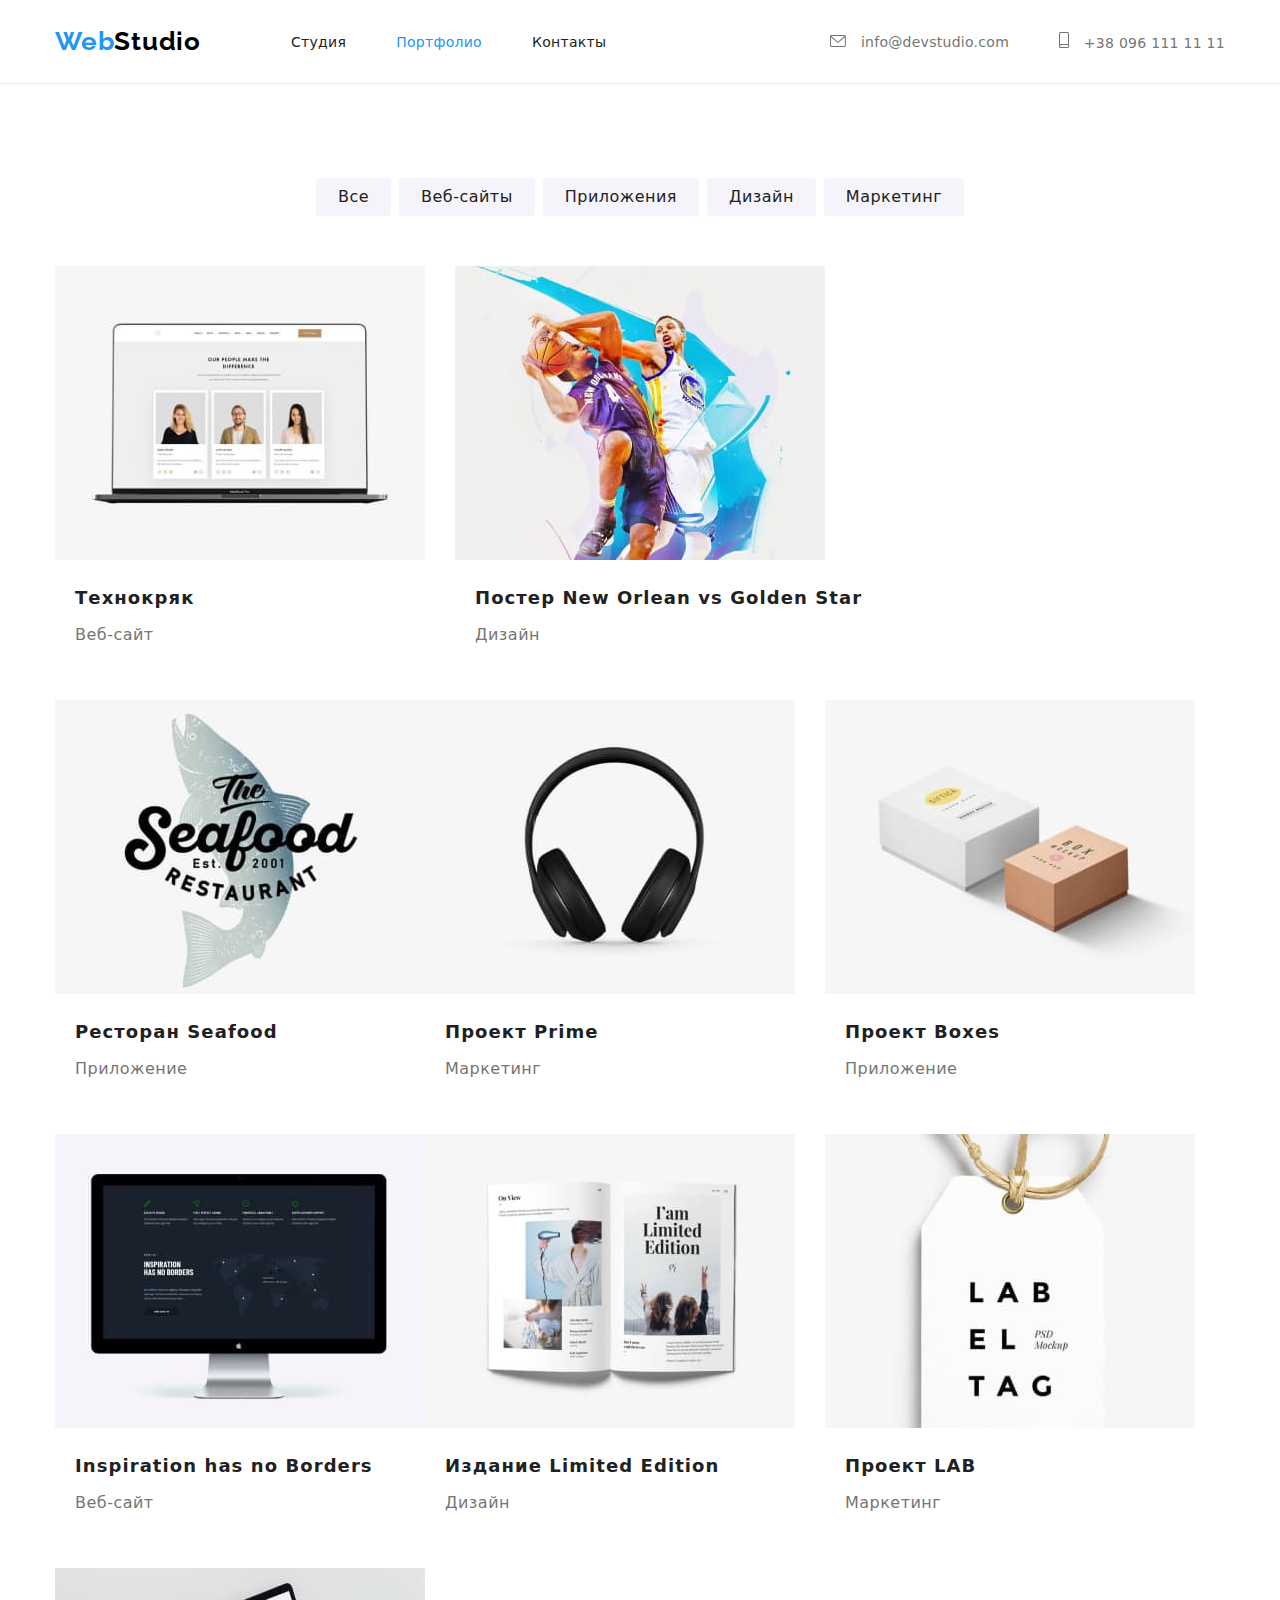
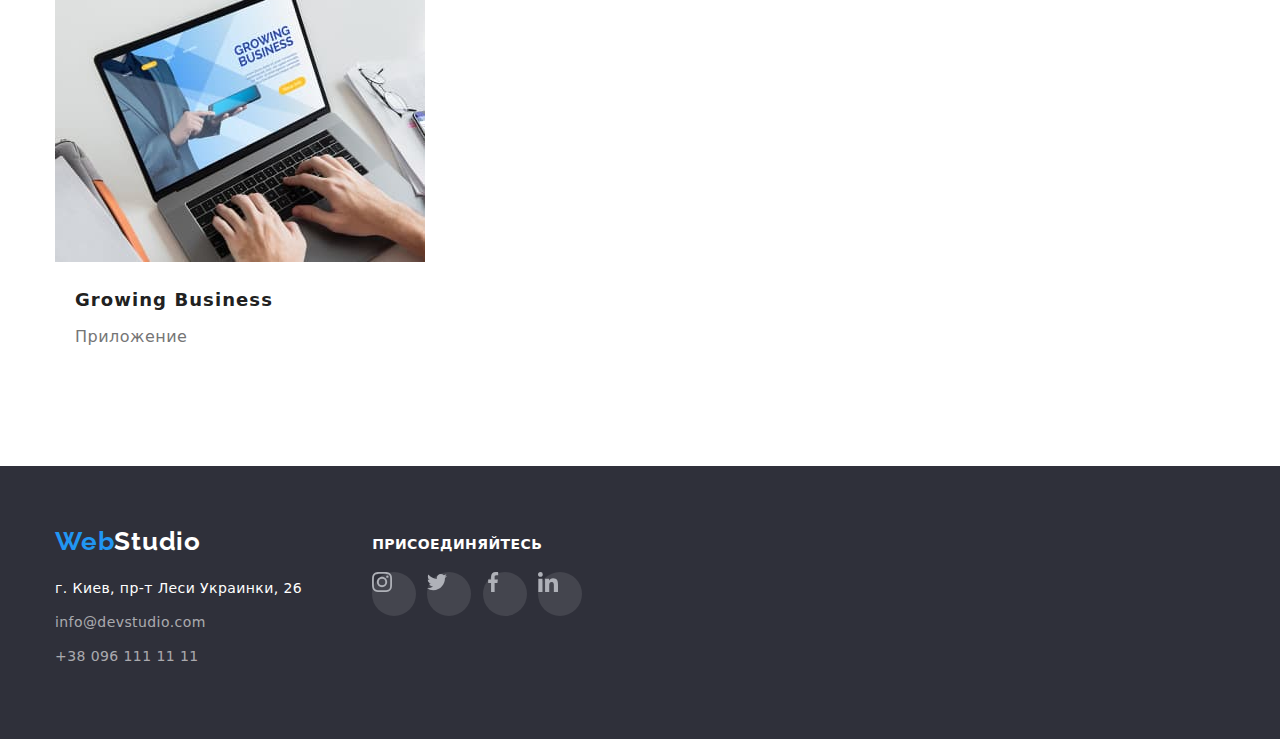
==== portfolio.html @ e41fcd4e "kopi" ====
<!DOCTYPE html>
<html lang="ru">
  <head>
    <meta charset="UTF-8" />
    <meta name="viewport" content="width=device-width, initial-scale=1.0" />
    <title>Portfolio</title>
    <link
      href="https://fonts.googleapis.com/css2?family=Raleway:wght@700&family=Roboto:wght@400;500;700&display=swap"
      rel="stylesheet"
    />
    <link rel="stylesheet" href="./css/portfolio.css" />
    <link
      rel="stylesheet"
      href="https://cdnjs.cloudflare.com/ajax/libs/modern-normalize/1.0.0/modern-normalize.css"
    />
  </head>

  <body>
    <!--header-->
    <header class="header">
      <div class="container">
        <nav class="navigation">
          <a
            class="logo link"
            href="./index.html"
            aria-label="логотип веб студии"
            ><span class="logo-accent">Web</span>Studio</a
          >

          <ul class="navigation-list list">
            <li class="navigation-list-item">
              <a class="navigation-list-link link" href="./index.html"
                >Студия</a
              >
            </li>
            <li class="navigation-list-item">
              <a
                class="navigation-list-link current link"
                href="./portfolio.html"
                >Портфолио</a
              >
            </li>
            <li class="navigation-list-item">
              <a class="navigation-list-link link" href="">Контакты</a>
            </li>
          </ul>
        </nav>

        <ul class="address list">
          <li class="address-mail-item">
            <a class="address-mail-link link" href="mailto:info@devstudio.com"
              >
              <svg class="icon-mail" width="16px" height="12px">
                <use href="./image/icon/sprite.svg#icon-envelope"></use>
              </svg>
              info@devstudio.com</a
            >
          </li>
          <li class="address-tel-item">
            <a class="address-tel-link link" href="tel:+380961111111"
              >
              <svg class="icon-tel" width="10px" height="16px">
                <use href="./image/icon/sprite.svg#icon-smartphone"></use>
              </svg>
              +38 096 111 11 11</a
            >
          </li>
        </ul>
      </div>
    </header>

    <main class="container main">
      <!--Our projects-->
      <section class="our-projects">
        <ul class="our-projects-list list">
          <li class="our-projects-item">
            <button class="modal-btn" type="button">Все</button>
          </li>
          <li class="our-projects-item">
            <button class="modal-btn" type="button">Веб-сайты</button>
          </li>
          <li class="our-projects-item">
            <button class="modal-btn" type="button">Приложения</button>
          </li>
          <li class="our-projects-item">
            <button class="modal-btn" type="button">Дизайн</button>
          </li>
          <li class="our-projects-item">
            <button class="modal-btn" type="button">Маркетинг</button>
          </li>
        </ul>

        <!--all projects-->
        <ul class="projects-list list">
          <li class="projects-list-item">
            <a class="projects-list-link link" href="">
              <img
                class="projects-img"
                src="./image/all-products/all-products1.jpg"
                alt="на экране ноутбук фото людей"
                width="370"
                height="294"
              />
              <div class="projects-deskription">
                <h2 class="projects-title">Технокряк</h2>
                <p class="description">Веб-сайт</p>
              </div>
            </a>
          </li>

          <li class="projects-list-item">
            <a class="projects-list-link link" href="">
              <img
                class="projects-img"
                src="./image/all-products/all-products2.jpg"
                alt="два баскетболиста с мячем"
                width="370"
                height="294"
              />
              <div class="projects-deskription">
                <h2 class="projects-title" lang="en">
                  Постер New Orlean vs Golden Star
                </h2>
                <p class="description">Дизайн</p>
              </div>
            </a>
          </li>

          <li class="projects-list-item">
            <a class="projects-list-link link" href="">
              <img
                class="projects-img"
                src="./image/all-products/all-products3.jpg"
                alt="эмблема ресторана в виде рыбы"
                width="370"
                height="294"
              />
              <div class="projects-deskription">
                <h2 class="projects-title" lang="en">Ресторан Seafood</h2>
                <p class="description">Приложение</p>
              </div>
            </a>
          </li>

          <li class="projects-list-item">
            <a class="projects-list-link link" href="">
              <img
                class="projects-img"
                src="./image/all-products/all-products4.jpg"
                alt="наушники"
                width="370"
                height="294"
              />
              <div class="projects-deskription">
                <h2 class="projects-title" lang="en">Проект Prime</h2>
                <p class="description">Маркетинг</p>
              </div>
            </a>
          </li>

          <li class="projects-list-item">
            <a class="projects-list-link link" href="">
              <img
                class="projects-img"
                src="./image/all-products/all-products5.jpg"
                alt="две коробки розовая и белая"
                width="370"
                height="294"
              />
              <div class="projects-deskription">
                <h2 class="projects-title" lang="en">Проект Boxes</h2>
                <p class="description">Приложение</p>
              </div>
            </a>
          </li>

          <li class="projects-list-item">
            <a class="projects-list-link link" href="">
              <img
                class="projects-img"
                src="./image/all-products/all-products6.jpg"
                alt="экран компьютера"
                width="370"
                height="294"
              />
              <div class="projects-deskription">
                <h2 class="projects-title" lang="en">
                  Inspiration has no Borders
                </h2>
                <p class="description">Веб-сайт</p>
              </div>
            </a>
          </li>

          <li class="projects-list-item">
            <a class="projects-list-link link" href="">
              <img
                class="projects-img"
                src="./image/all-products/all-products7.jpg"
                alt="глянцевый журнал"
                width="370"
                height="294"
              />
              <div class="projects-deskription">
                <h2 class="projects-title" lang="en">
                  Издание Limited Edition
                </h2>
                <p class="description">Дизайн</p>
              </div>
            </a>
          </li>

          <li class="projects-list-item">
            <a class="projects-list-link link" href="">
              <img
                class="projects-img"
                src="./image/all-products/all-products8.jpg"
                alt="эмблема в виде этиектки"
                width="370"
                height="294"
              />
              <div class="projects-deskription">
                <h2 class="projects-title" lang="en">Проект LAB</h2>
                <p class="description">Маркетинг</p>
              </div>
            </a>
          </li>

          <li class="projects-list-item">
            <a class="projects-list-link link" href="">
              <img
                class="projects-img"
                src="./image/all-products/all-products9.jpg"
                alt="человек ратотающий за ноутбуком"
                width="370"
                height="294"
              />
              <div class="projects-deskription">
                <h2 class="projects-title" lang="en">Growing Business</h2>
                <p class="description">Приложение</p>
              </div>
            </a>
          </li>
        </ul>
      </section>
    </main>

    <footer class="footer">
      <div class="container">
        <div class="footer-contact">
         <a
          class="footer-logo link"
          href="./index.html"
          aria-label="логотип веб студии"
        >
          <span class="logo-accent">Web</span>Studio</a
        >

        <address class="contact link">
          <a
            class="contact-location link"
            href="https://goo.gl/maps/rzDHPg4yRLRTKpAv9"
            target="_blank"
            >г. Киев, пр-т Леси Украинки, 26</a
          >
          <a class="contact-link link" href="mailto:info@devstudio.com"
            >info@devstudio.com</a
          >
          <a class="contact-link link" href="tel:+380961111111"
            >+38 096 111 11 11</a
          >
        </address> 
        </div>

        <div class="social-footer">
          <h2 class="social-footer-title">присоединяйтесь</h2>
          <ul class="social-list list">
            <li class="social-list_item">
              <a href="#" class="social-list_item-link social-list_item-link_instagram">
                <svg>
                  <use href="./image/icon/sprite.svg#icon-instagram"></use>
                </svg>
              </a>
            </li>
            <li class="social-list_item">
              <a href="#" class="social-list_item-link social-list_item-link_twitter">
                <svg>
                  <use href="./image/icon/sprite.svg#icon-twitter"></use>
                </svg>
              </a>
            </li>
            <li class="social-list_item">
              <a href="#" class="social-list_item-link social-list_item-link_facebook">
                <svg>
                  <use href="./image/icon/sprite.svg#icon-facebook"></use>
                </svg>
              </a>
            </li>
            <li class="social-list_item">
              <a href="#" class="social-list_item-link social-list_item-link_linkedin">
                <svg>
                  <use href="./image/icon/sprite.svg#icon-linkedin"></use>
                </svg>
              </a>
            </li>
          </ul>
        </div>

      </div>
    </footer>
  </body>
</html>
---- css/portfolio.css ----
:root {
  --main-font: "Roboto", sans-serif;
  --secondary-font: "Raleway", sans-serif;
  --logo-color: #000000;
  --accent-color: #2196f3;
  --secondary-color: #ffffff;
  --title-color: #212121;
  --description-color: #757575;
  --btn-background: #f5f4fa;
  --background-secondary: #2f303a;
  --contact-color: rgba(255, 255, 255, 0.6);
}

*,
*::before,
*::after {
  margin: 0;
  padding: 0;
}

body {
  font-family: var(--main-font);
}

.list {
  list-style: none;
}

.link {
  text-decoration: none;
}

.address {
  font-style: normal;
}

img {
  display: block;
}

.container {
  width: 1200px;
  margin: 0 auto;
  padding: 0 15px;
}

/*===========COMPONENTS===========*/
.logo-accent {
  color: var(--accent-color);
}
/*===========END COMPONENTS===========*/

/*===========HEADER===========*/
.header {
  border-bottom: 1px solid #ececec;
}
.header .container {
  display: flex;
  align-items: center;
}

.navigation {
  display: flex;
  align-items: center;
}

.navigation-list {
  display: flex;
  align-items: center;
}

.address {
  display: flex;
  align-items: center;
}

.navigation-list-item:not(:last-child) {
  margin-right: 50px;
}

.header .address {
  margin-left: auto;
}

.header .address-mail-item {
  margin-right: 50px;
}

.logo {
  margin-right: 90px;
  display: block;
  padding-top: 24px;
  padding-bottom: 25px;

  font-family: var(--secondary-font);
  font-weight: 700;
  font-size: 26px;
  line-height: 1.192;
  letter-spacing: 0.03em;
  color: var(--logo-color);
}

.navigation-list-link {
  display: block;
  padding-top: 32px;
  padding-bottom: 32px;

  font-weight: 500;
  font-size: 14px;
  line-height: 1.143;
  letter-spacing: 0.02em;
  color: var(--title-color);
}

.navigation-list .navigation-list-link.current {
  color: var(--accent-color);
}

.navigation-list-link:hover,
.navigation-list-link:focus,
.address-mail-link:hover,
.address-mail-link:focus,
.address-tel-link:hover,
.address-tel-link:focus {
  color: var(--accent-color);
}

.address-mail-link,
.address-tel-link {
  display: block;
  padding-top: 32px;
  padding-bottom: 32px;

  font-weight: 500;
  font-size: 14px;
  line-height: 1.143;
  letter-spacing: 0.02em;
  color: var(--description-color);
}

.icon-mail,
.icon-tel {
  margin-right: 10px;
}

.address-mail-link:hover svg {
  fill: var(--accent-color);
}
/*===========END HEADER===========*/

/*===========BUTTON===========*/
.our-projects {
  padding-top: 94px;
  padding-bottom: 94px;
}

.our-projects-list {
  display: flex;
  justify-content: center;
  margin: 0 auto;
  margin-bottom: 50px;
}

.our-projects-item:not(:last-child) {
  margin-right: 8px;
}

.our-projects-list .modal-btn.current {
  color: var(--secondary-color);
  background-color: var(--accent-color);
}

.modal-btn {
  padding: 6px 22px;

  font-weight: 500;
  font-size: 16px;
  line-height: 1.625;
  color: var(--title-color);
  background: var(--btn-background);
  text-align: center;
  letter-spacing: 0.03em;
  border-radius: 4px;
  border: inherit;
}

.modal-btn:hover,
.modal-btn:focus {
  color: var(--secondary-color);
  background-color: var(--accent-color);
}
/*===========END BUTTON===========*/

/*===========ALL PROJECTS===========*/
.projects-deskription {
  padding: 20px;
}

.projects-list {
  display: flex;
  flex-wrap: wrap;
}

.projects-list-link {
  width: 370px;
}

.projects-list-item {
  margin-right: 30px;
  margin-bottom: 30px;
}

.projects-list-item:nth-child(3n) {
  margin-right: 0;
}

.projects-list-item:nth-last-child(-n + 3) {
  margin-bottom: 0;
}

.projects-list-item .projects-title {
  margin-bottom: 4px;
}

.projects-title {
  font-weight: 700;
  font-size: 18px;
  line-height: 2;
  letter-spacing: 0.06em;
  color: var(--title-color);
}

.description {
  font-weight: 400;
  font-size: 16px;
  line-height: 1.875;
  letter-spacing: 0.03em;
  color: var(--description-color);
}
/*===========END ALL PROJECTS===========*/

/*===========FOOTER===========*/
.contact {
  font-style: normal;
}

.footer {
  background-color: var(--background-secondary);
}

.footer-contact {
  padding-top: 60px;
  padding-bottom: 60px;
}

.contact-link:hover,
.contact-link:focus,
.contact-location:hover,
.contact-location:focus {
  color: var(--accent-color);
}

.footer-logo {
  display: block;
  margin-bottom: 20px;

  font-family: var(--secondary-font);
  font-weight: 700;
  font-size: 26px;
  line-height: 1.192;
  letter-spacing: 0.03em;
  color: var(--secondary-color);
}

.contact:not(:last-child) {
  margin-bottom: 10px;
}

.contact-location {
  display: block;
  margin-bottom: 10px;

  font-weight: 400;
  font-size: 14px;
  line-height: 1.714;
  letter-spacing: 0.03em;
  color: var(--secondary-color);
}

.contact-link.tel {
  display: block;
  margin-bottom: 0;
}

.contact-link {
  display: block;
  margin-bottom: 10px;

  font-weight: 400;
  font-size: 14px;
  line-height: 1.714;
  letter-spacing: 0.03em;
  color: var(--contact-color);
}

.footer .container {
  display: flex;
}

/* ====================== */
.social-footer {
  padding: 70px 0 100px 70px;
  width: 200px;
}

.social-footer-title {
  font-weight: 700;
  font-size: 14px;
  line-height: 1.143;
  letter-spacing: 0.03em;
  text-transform: uppercase;
  color: var(--secondary-color);

  margin-bottom: 20px;
}

/*====sprite social list====*/
.social-list {
  display: flex;
  justify-content: space-between;
  width: 210px;
  margin: 0 auto;
}

.social-list_item .social-list_item-link {
  display: block;
  width: 44px;
  height: 44px;
  border-radius: 50%;
  background: rgba(255, 255, 255, 0.1);
  background-size: contain;
  background-repeat: no-repeat;
  background-position: center;
}

.social-list_item:not(:last-child) {
  margin-right: 10px;
}

.social-list_item-link svg {
  fill: #ffffff;
  width: 20px;
  height: 20px;
}

.team-social-list_item-link:hover {
  fill: var(--accent-color);
}
/*===========END FOOTER===========*/
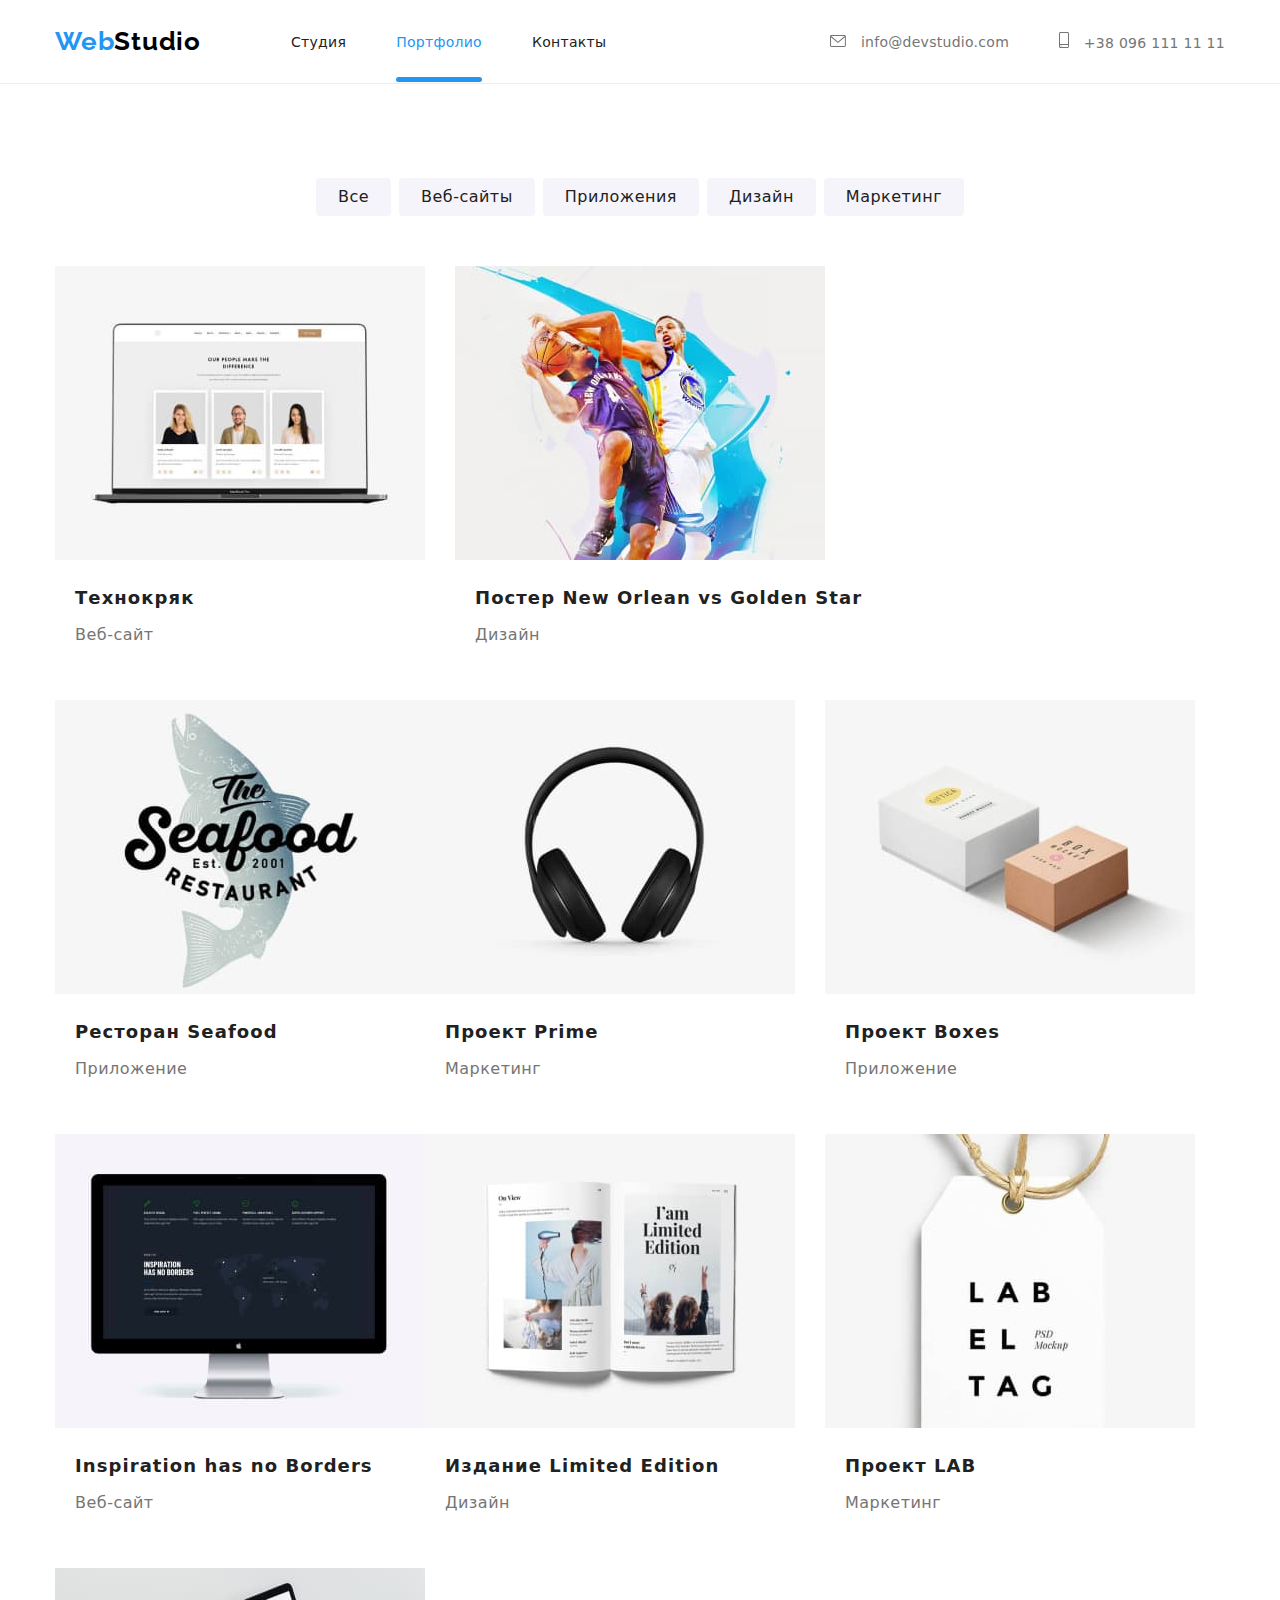
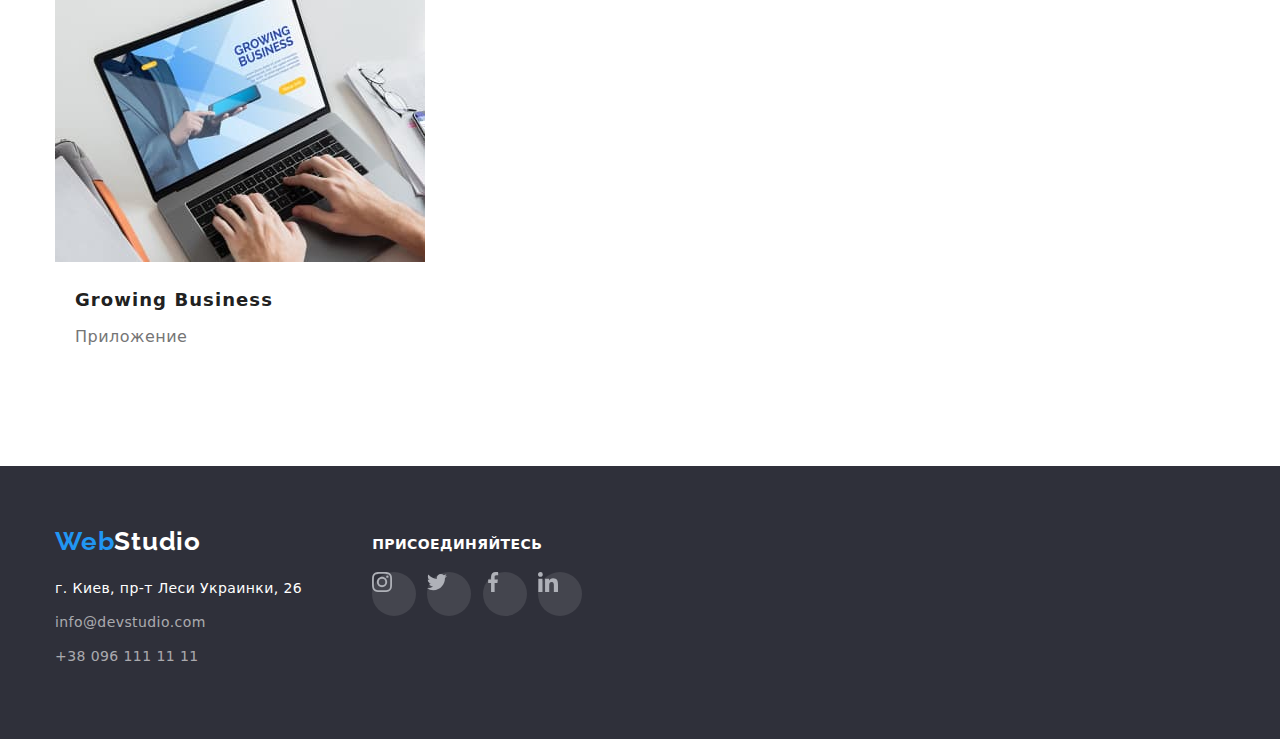
==== commit 869a1265: "dz5 11-10-20" ====
--- a/portfolio.html
+++ b/portfolio.html
@@ -101,6 +101,10 @@
                 width="370"
                 height="294"
               />
+              <div class="prodjects-overlay">
+                <p class="projects-overlay-title">Технокряк это современная площадка распространения коронавируса. Компании используют эту платформу для цифрового
+                шпионажа и атак на защищённые сервера конкурентов.</p>
+              </div>
               <div class="projects-deskription">
                 <h2 class="projects-title">Технокряк</h2>
                 <p class="description">Веб-сайт</p>
@@ -117,6 +121,11 @@
                 width="370"
                 height="294"
               />
+              <div class="prodjects-overlay">
+                <p class="projects-overlay-title">Технокряк это современная площадка распространения коронавируса. Компании используют
+                  эту платформу для цифрового
+                  шпионажа и атак на защищённые сервера конкурентов.</p>
+              </div>
               <div class="projects-deskription">
                 <h2 class="projects-title" lang="en">
                   Постер New Orlean vs Golden Star
@@ -135,6 +144,11 @@
                 width="370"
                 height="294"
               />
+              <div class="prodjects-overlay">
+                <p class="projects-overlay-title">Технокряк это современная площадка распространения коронавируса. Компании используют
+                  эту платформу для цифрового
+                  шпионажа и атак на защищённые сервера конкурентов.</p>
+              </div>
               <div class="projects-deskription">
                 <h2 class="projects-title" lang="en">Ресторан Seafood</h2>
                 <p class="description">Приложение</p>
@@ -151,6 +165,11 @@
                 width="370"
                 height="294"
               />
+              <div class="prodjects-overlay">
+                <p class="projects-overlay-title">Технокряк это современная площадка распространения коронавируса. Компании используют
+                  эту платформу для цифрового
+                  шпионажа и атак на защищённые сервера конкурентов.</p>
+              </div>
               <div class="projects-deskription">
                 <h2 class="projects-title" lang="en">Проект Prime</h2>
                 <p class="description">Маркетинг</p>
@@ -167,6 +186,11 @@
                 width="370"
                 height="294"
               />
+              <div class="prodjects-overlay">
+                <p class="projects-overlay-title">Технокряк это современная площадка распространения коронавируса. Компании используют
+                  эту платформу для цифрового
+                  шпионажа и атак на защищённые сервера конкурентов.</p>
+              </div>
               <div class="projects-deskription">
                 <h2 class="projects-title" lang="en">Проект Boxes</h2>
                 <p class="description">Приложение</p>
@@ -183,6 +207,11 @@
                 width="370"
                 height="294"
               />
+              <div class="prodjects-overlay">
+                <p class="projects-overlay-title">Технокряк это современная площадка распространения коронавируса. Компании используют
+                  эту платформу для цифрового
+                  шпионажа и атак на защищённые сервера конкурентов.</p>
+              </div>
               <div class="projects-deskription">
                 <h2 class="projects-title" lang="en">
                   Inspiration has no Borders
@@ -201,6 +230,11 @@
                 width="370"
                 height="294"
               />
+              <div class="prodjects-overlay">
+                <p class="projects-overlay-title">Технокряк это современная площадка распространения коронавируса. Компании используют
+                  эту платформу для цифрового
+                  шпионажа и атак на защищённые сервера конкурентов.</p>
+              </div>
               <div class="projects-deskription">
                 <h2 class="projects-title" lang="en">
                   Издание Limited Edition
@@ -219,6 +253,11 @@
                 width="370"
                 height="294"
               />
+              <div class="prodjects-overlay">
+                <p class="projects-overlay-title">Технокряк это современная площадка распространения коронавируса. Компании используют
+                  эту платформу для цифрового
+                  шпионажа и атак на защищённые сервера конкурентов.</p>
+              </div>
               <div class="projects-deskription">
                 <h2 class="projects-title" lang="en">Проект LAB</h2>
                 <p class="description">Маркетинг</p>
@@ -235,6 +274,11 @@
                 width="370"
                 height="294"
               />
+              <div class="prodjects-overlay">
+                <p class="projects-overlay-title">Технокряк это современная площадка распространения коронавируса. Компании используют
+                  эту платформу для цифрового
+                  шпионажа и атак на защищённые сервера конкурентов.</p>
+              </div>
               <div class="projects-deskription">
                 <h2 class="projects-title" lang="en">Growing Business</h2>
                 <p class="description">Приложение</p>
--- a/css/portfolio.css
+++ b/css/portfolio.css
@@ -146,6 +146,21 @@
 .address-mail-link:hover svg {
   fill: var(--accent-color);
 }
+.navigation-list-item {
+  position: relative;
+}
+.current::after {
+  content: "";
+  display: block;
+  height: 5px;
+  width: 100%;
+  left: 0;
+  bottom: 0;
+  position: absolute;
+  border-radius: 4px;
+  background-color: var(--accent-color);
+}
+
 /*===========END HEADER===========*/
 
 /*===========BUTTON===========*/
@@ -203,6 +218,7 @@
 
 .projects-list-link {
   width: 370px;
+  position: relative;
 }
 
 .projects-list-item {
@@ -236,6 +252,34 @@
   line-height: 1.875;
   letter-spacing: 0.03em;
   color: var(--description-color);
+}
+
+.prodjects-overlay {
+  position: absolute;
+  top: 0;
+  left: 0;
+  width: 370px;
+  height: 294px;
+  background: rgba(33, 150, 243, 0.9);
+  padding: 64px 24px;
+
+  opacity: 0;
+  visibility: hidden;
+  pointer-events: none;
+}
+
+.projects-overlay-title {
+  font-weight: 400;
+  font-size: 18px;
+  line-height: 1.555;
+  letter-spacing: 0.03em;
+  color: var(--secondary-color);
+}
+
+.projects-list-item:hover .prodjects-overlay {
+  opacity: 1;
+  visibility: visible;
+  pointer-events: auto;
 }
 /*===========END ALL PROJECTS===========*/
 
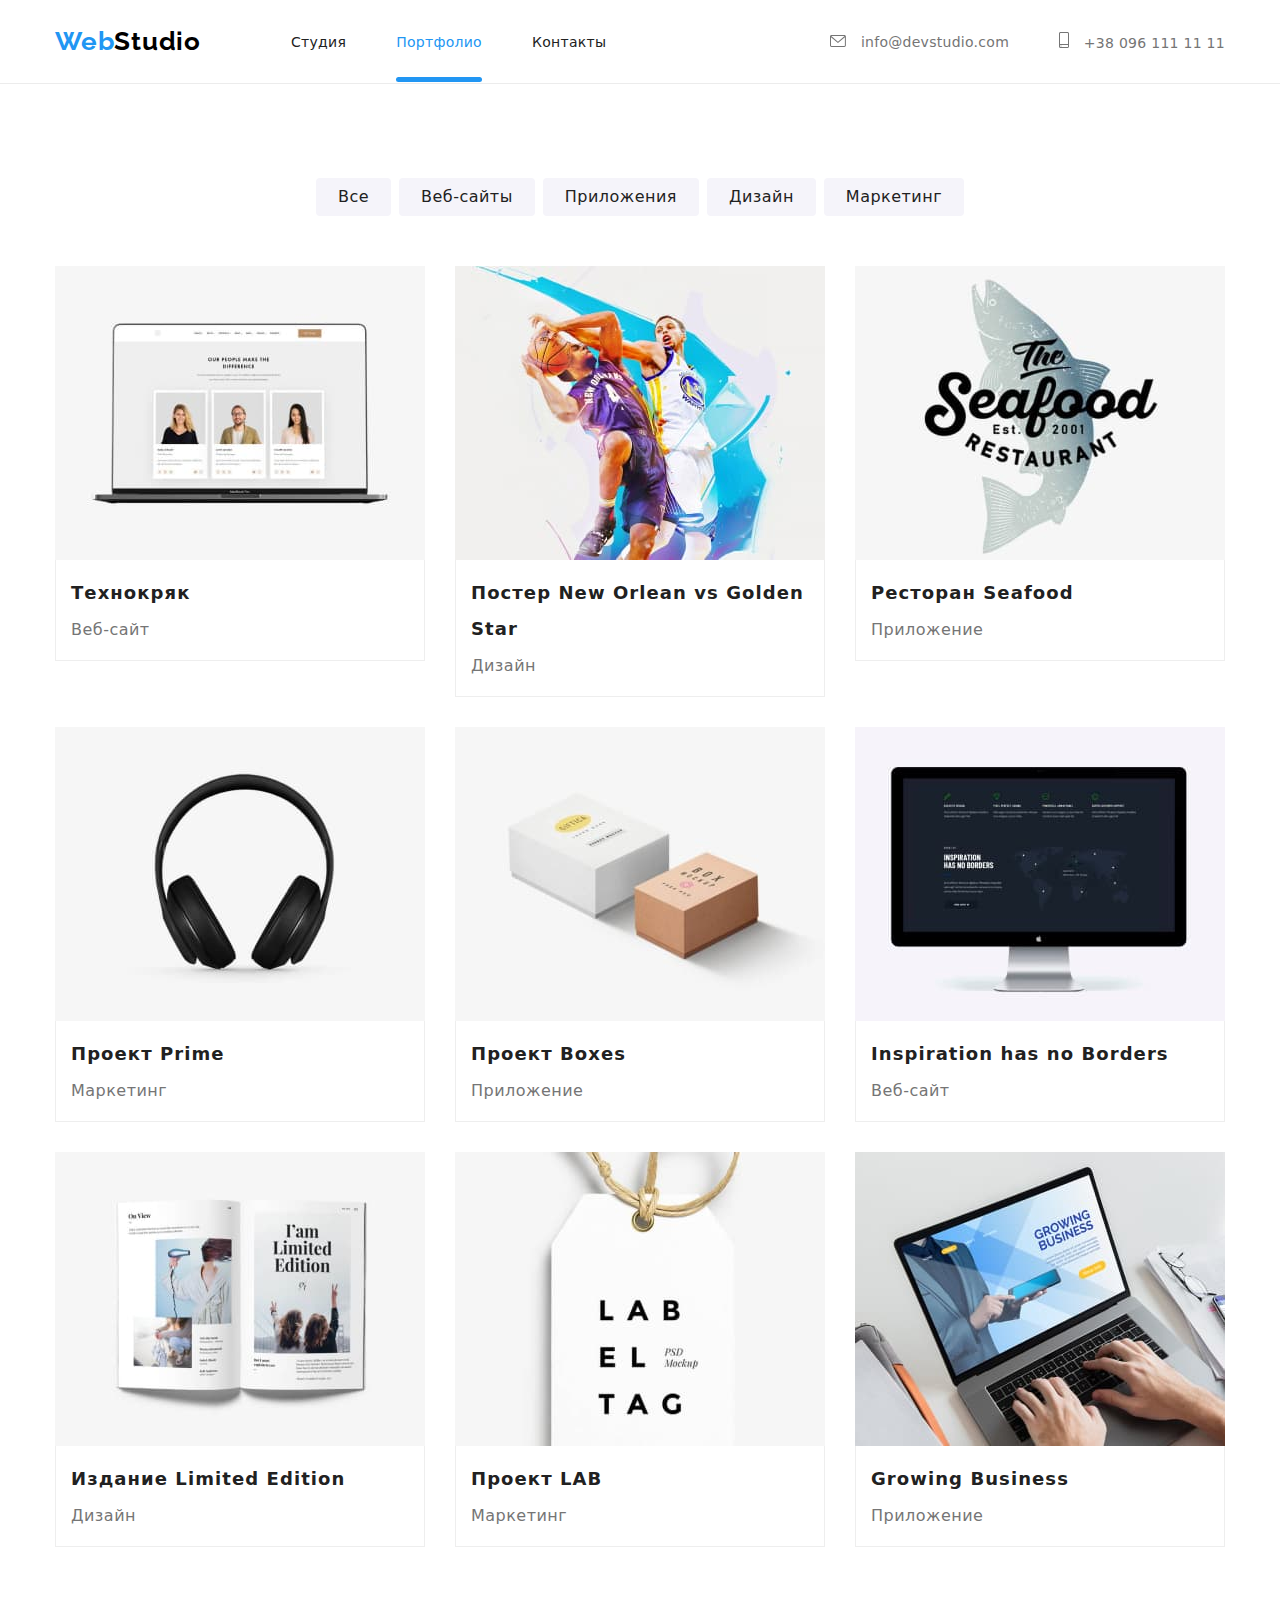
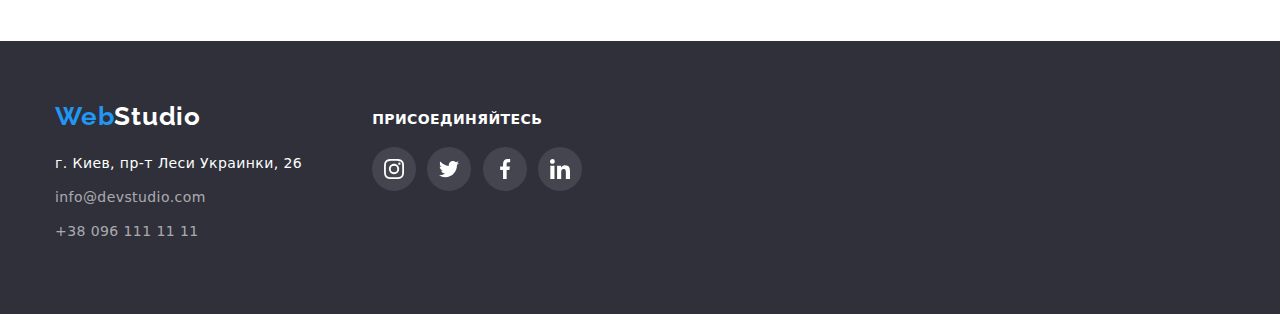
==== commit 0793ab1a: "15-10-20" ====
--- a/portfolio.html
+++ b/portfolio.html
@@ -105,6 +105,7 @@
                 <p class="projects-overlay-title">Технокряк это современная площадка распространения коронавируса. Компании используют эту платформу для цифрового
                 шпионажа и атак на защищённые сервера конкурентов.</p>
               </div>
+              
               <div class="projects-deskription">
                 <h2 class="projects-title">Технокряк</h2>
                 <p class="description">Веб-сайт</p>
@@ -289,6 +290,7 @@
       </section>
     </main>
 
+    <!--footer-->
     <footer class="footer">
       <div class="container">
         <div class="footer-contact">
--- a/css/portfolio.css
+++ b/css/portfolio.css
@@ -18,7 +18,7 @@
   padding: 0;
 }
 
-body {
+.body {
   font-family: var(--main-font);
 }
 
@@ -141,11 +141,14 @@
 .icon-mail,
 .icon-tel {
   margin-right: 10px;
-}
-
-.address-mail-link:hover svg {
+  fill: var(--description-color);
+}
+
+.address-mail-link:hover svg,
+.address-tel-link:hover svg {
   fill: var(--accent-color);
 }
+
 .navigation-list-item {
   position: relative;
 }
@@ -208,7 +211,10 @@
 
 /*===========ALL PROJECTS===========*/
 .projects-deskription {
-  padding: 20px;
+  padding: 15px;
+  border-right: 1px solid #eeeeee;
+  border-bottom: 1px solid #eeeeee;
+  border-left: 1px solid #eeeeee;
 }
 
 .projects-list {
@@ -217,8 +223,16 @@
 }
 
 .projects-list-link {
+  display: block;
   width: 370px;
   position: relative;
+  overflow: hidden;
+}
+
+.projects-list-link:hover,
+.projects-list-link:focus {
+  box-shadow: 0px 1px 1px rgba(0, 0, 0, 0.12), 0px 4px 4px rgba(0, 0, 0, 0.06),
+    1px 4px 6px rgba(0, 0, 0, 0.16);
 }
 
 .projects-list-item {
@@ -263,9 +277,19 @@
   background: rgba(33, 150, 243, 0.9);
   padding: 64px 24px;
 
-  opacity: 0;
+  /* opacity: 0; */
   visibility: hidden;
   pointer-events: none;
+
+  transform: translateY(100%);
+  transition: transform 250ms cubic-bezier(0.4, 0, 0.2, 1);
+}
+
+.projects-list-link:hover .prodjects-overlay {
+  /* opacity: 1; */
+  visibility: visible;
+  pointer-events: auto;
+  transform: translateY(0);
 }
 
 .projects-overlay-title {
@@ -276,11 +300,6 @@
   color: var(--secondary-color);
 }
 
-.projects-list-item:hover .prodjects-overlay {
-  opacity: 1;
-  visibility: visible;
-  pointer-events: auto;
-}
 /*===========END ALL PROJECTS===========*/
 
 /*===========FOOTER===========*/
@@ -376,28 +395,23 @@
   margin: 0 auto;
 }
 
-.social-list_item .social-list_item-link {
-  display: block;
+.social-list_item-link {
+  display: flex;
+  align-items: center;
+  justify-content: center;
   width: 44px;
   height: 44px;
   border-radius: 50%;
   background: rgba(255, 255, 255, 0.1);
-  background-size: contain;
-  background-repeat: no-repeat;
-  background-position: center;
-}
-
-.social-list_item:not(:last-child) {
-  margin-right: 10px;
 }
 
 .social-list_item-link svg {
-  fill: #ffffff;
   width: 20px;
   height: 20px;
-}
-
-.team-social-list_item-link:hover {
-  fill: var(--accent-color);
+  fill: #ffffff;
+}
+
+.social-list_item-link:hover {
+  background: var(--accent-color);
 }
 /*===========END FOOTER===========*/
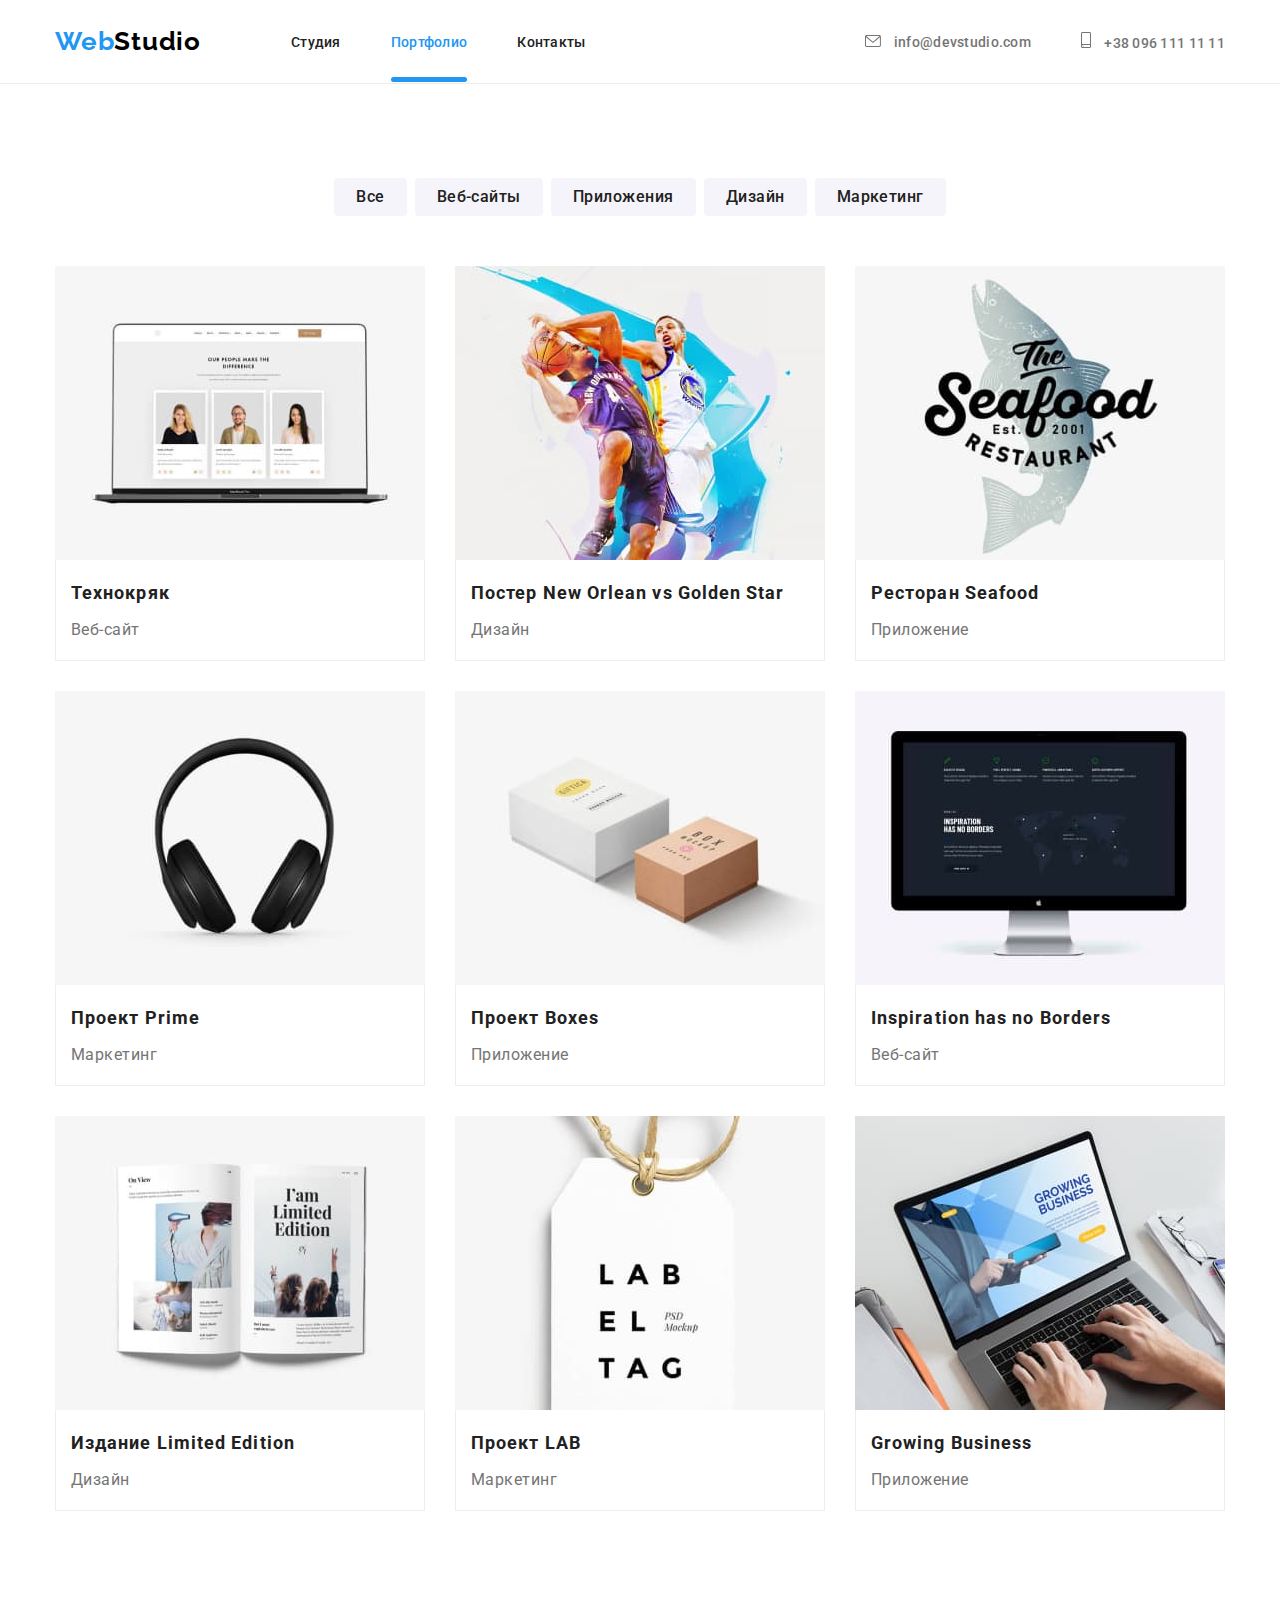
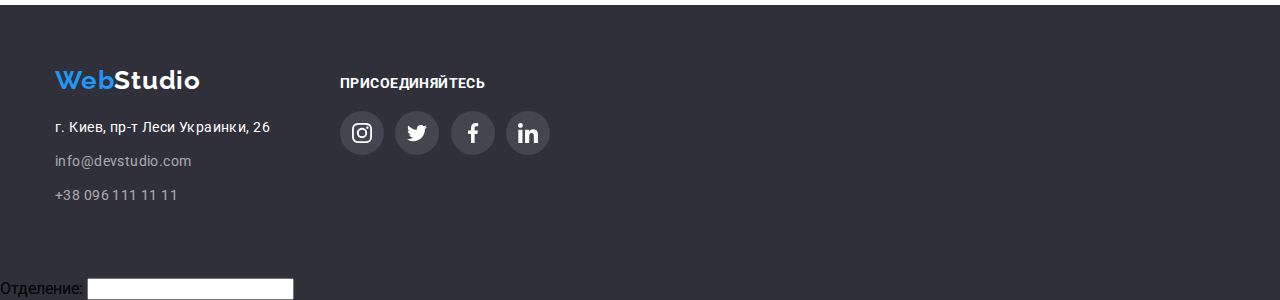
==== commit 9616aee9: "normaliz css" ====
--- a/portfolio.html
+++ b/portfolio.html
@@ -8,11 +8,12 @@
       href="https://fonts.googleapis.com/css2?family=Raleway:wght@700&family=Roboto:wght@400;500;700&display=swap"
       rel="stylesheet"
     />
-    <link rel="stylesheet" href="./css/portfolio.css" />
     <link
       rel="stylesheet"
       href="https://cdnjs.cloudflare.com/ajax/libs/modern-normalize/1.0.0/modern-normalize.css"
     />
+    <link rel="stylesheet" href="./css/portfolio.css" />
+
   </head>
 
   <body>
@@ -353,6 +354,16 @@
         </div>
 
       </div>
+
+<label for="branch">Отделение:</label>
+<input type="text" name="branch" id="branch" list="codes" />
+
+<datalist id="codes">
+  <option value="3600">Шевченковский район</option>
+  <option value="7493">Железоугорский район</option>
+  <option value="2701">Центральный район</option>
+  <option value="5692">Зелёногорский район</option>
+</datalist>
     </footer>
   </body>
 </html>
--- a/css/portfolio.css
+++ b/css/portfolio.css
@@ -18,7 +18,7 @@
   padding: 0;
 }
 
-.body {
+body {
   font-family: var(--main-font);
 }
 
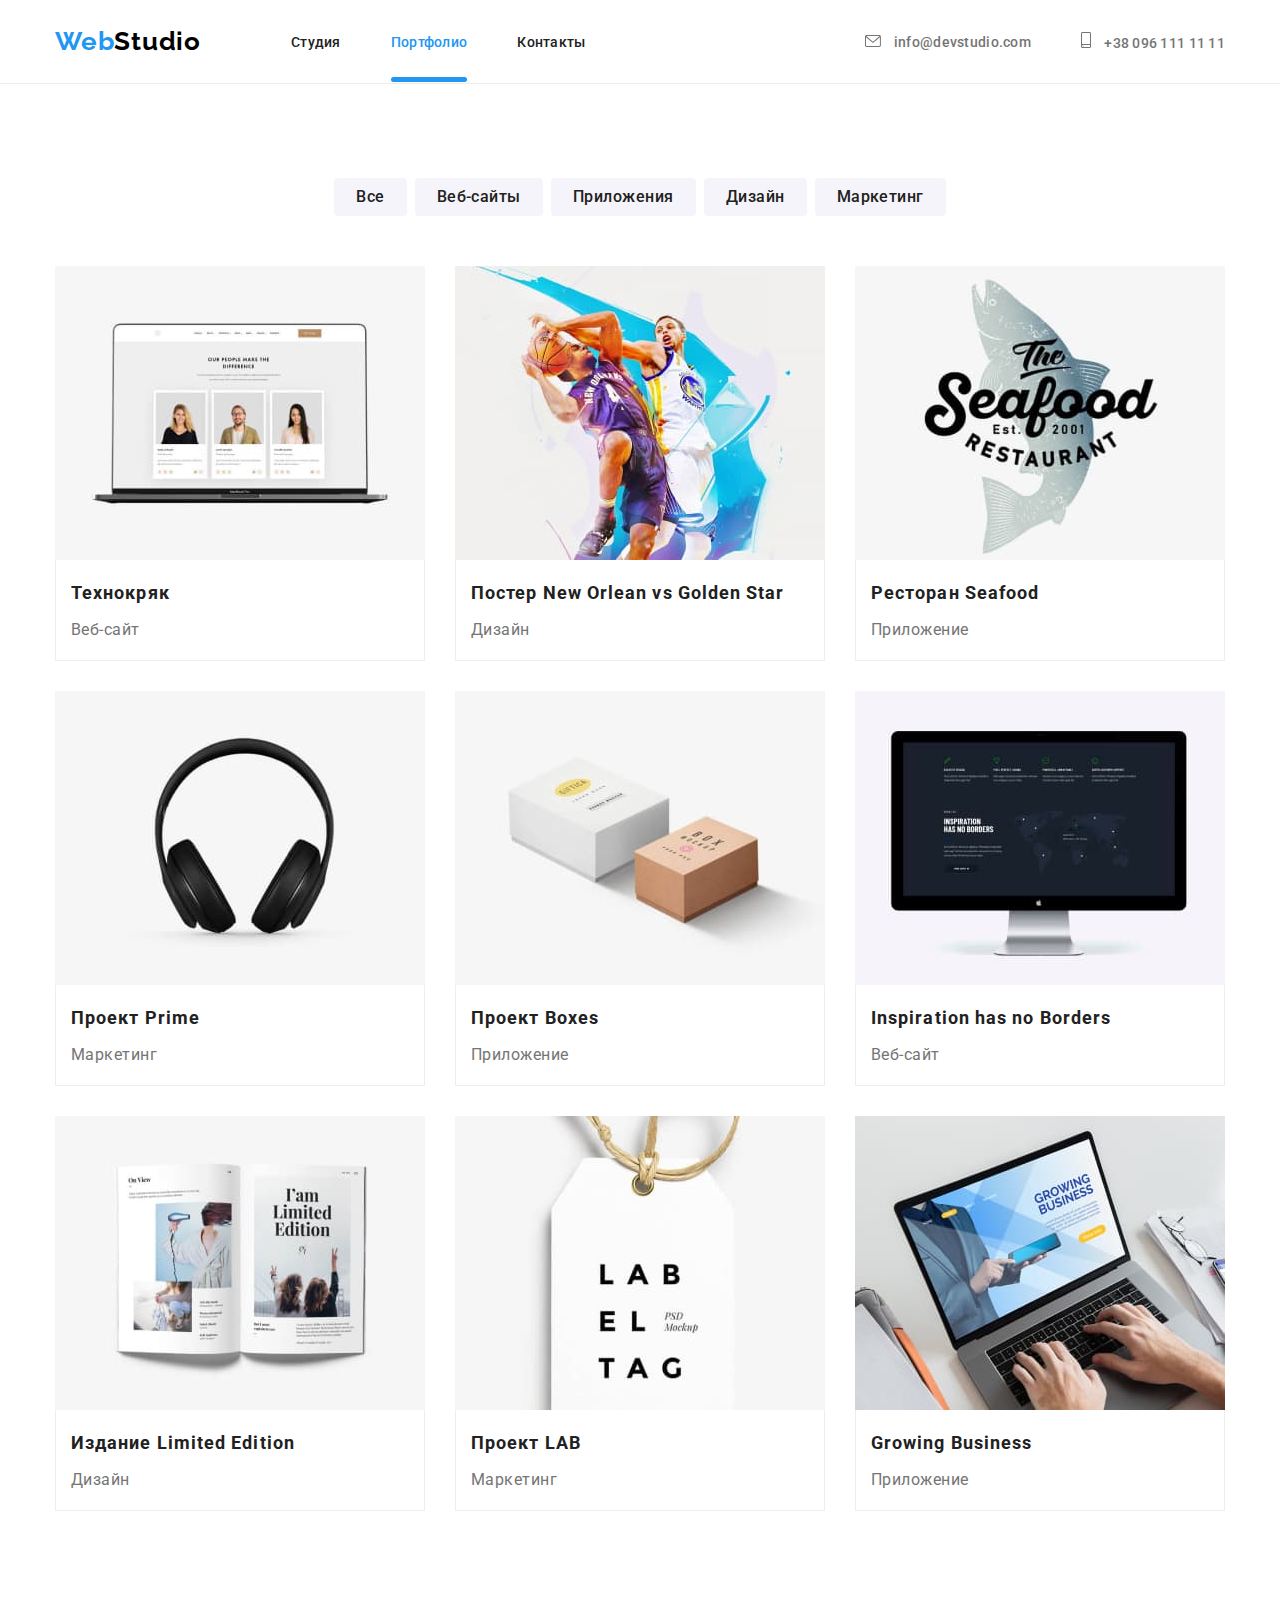
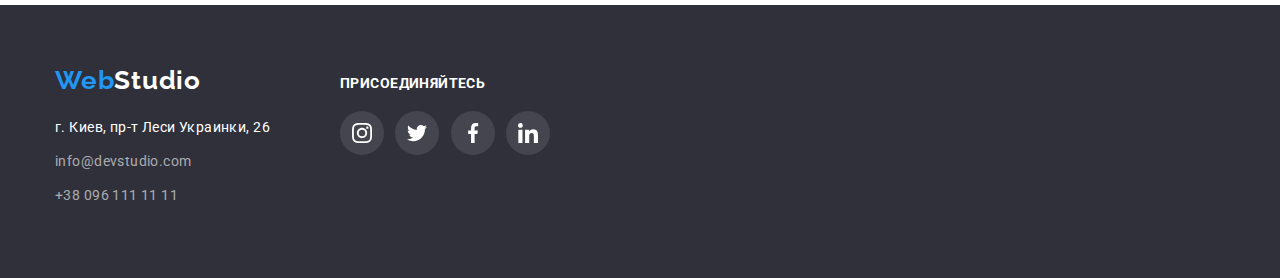
==== commit 9ee48f2a: "transition" ====
--- a/portfolio.html
+++ b/portfolio.html
@@ -354,16 +354,6 @@
         </div>
 
       </div>
-
-<label for="branch">Отделение:</label>
-<input type="text" name="branch" id="branch" list="codes" />
-
-<datalist id="codes">
-  <option value="3600">Шевченковский район</option>
-  <option value="7493">Железоугорский район</option>
-  <option value="2701">Центральный район</option>
-  <option value="5692">Зелёногорский район</option>
-</datalist>
     </footer>
   </body>
 </html>
--- a/css/portfolio.css
+++ b/css/portfolio.css
@@ -110,6 +110,7 @@
   line-height: 1.143;
   letter-spacing: 0.02em;
   color: var(--title-color);
+  transition: color 250ms cubic-bezier(0.4, 0, 0.2, 1);
 }
 
 .navigation-list .navigation-list-link.current {
@@ -136,12 +137,14 @@
   line-height: 1.143;
   letter-spacing: 0.02em;
   color: var(--description-color);
+  transition: color 250ms cubic-bezier(0.4, 0, 0.2, 1);
 }
 
 .icon-mail,
 .icon-tel {
   margin-right: 10px;
   fill: var(--description-color);
+  transition: fill 250ms cubic-bezier(0.4, 0, 0.2, 1);
 }
 
 .address-mail-link:hover svg,
@@ -200,12 +203,16 @@
   letter-spacing: 0.03em;
   border-radius: 4px;
   border: inherit;
+  transition: all 250ms cubic-bezier(0.4, 0, 0.2, 1);
 }
 
 .modal-btn:hover,
 .modal-btn:focus {
   color: var(--secondary-color);
   background-color: var(--accent-color);
+  box-shadow: 0px 3px 1px rgba(0, 0, 0, 0.1), 0px 1px 2px rgba(0, 0, 0, 0.08),
+    0px 2px 2px rgba(0, 0, 0, 0.12);
+  border-radius: 4px;
 }
 /*===========END BUTTON===========*/
 
@@ -348,6 +355,7 @@
   line-height: 1.714;
   letter-spacing: 0.03em;
   color: var(--secondary-color);
+  transition: color 250ms cubic-bezier(0.4, 0, 0.2, 1);
 }
 
 .contact-link.tel {
@@ -364,6 +372,7 @@
   line-height: 1.714;
   letter-spacing: 0.03em;
   color: var(--contact-color);
+  transition: color 250ms cubic-bezier(0.4, 0, 0.2, 1);
 }
 
 .footer .container {
@@ -403,6 +412,7 @@
   height: 44px;
   border-radius: 50%;
   background: rgba(255, 255, 255, 0.1);
+  transition: background 250ms cubic-bezier(0.4, 0, 0.2, 1);
 }
 
 .social-list_item-link svg {
